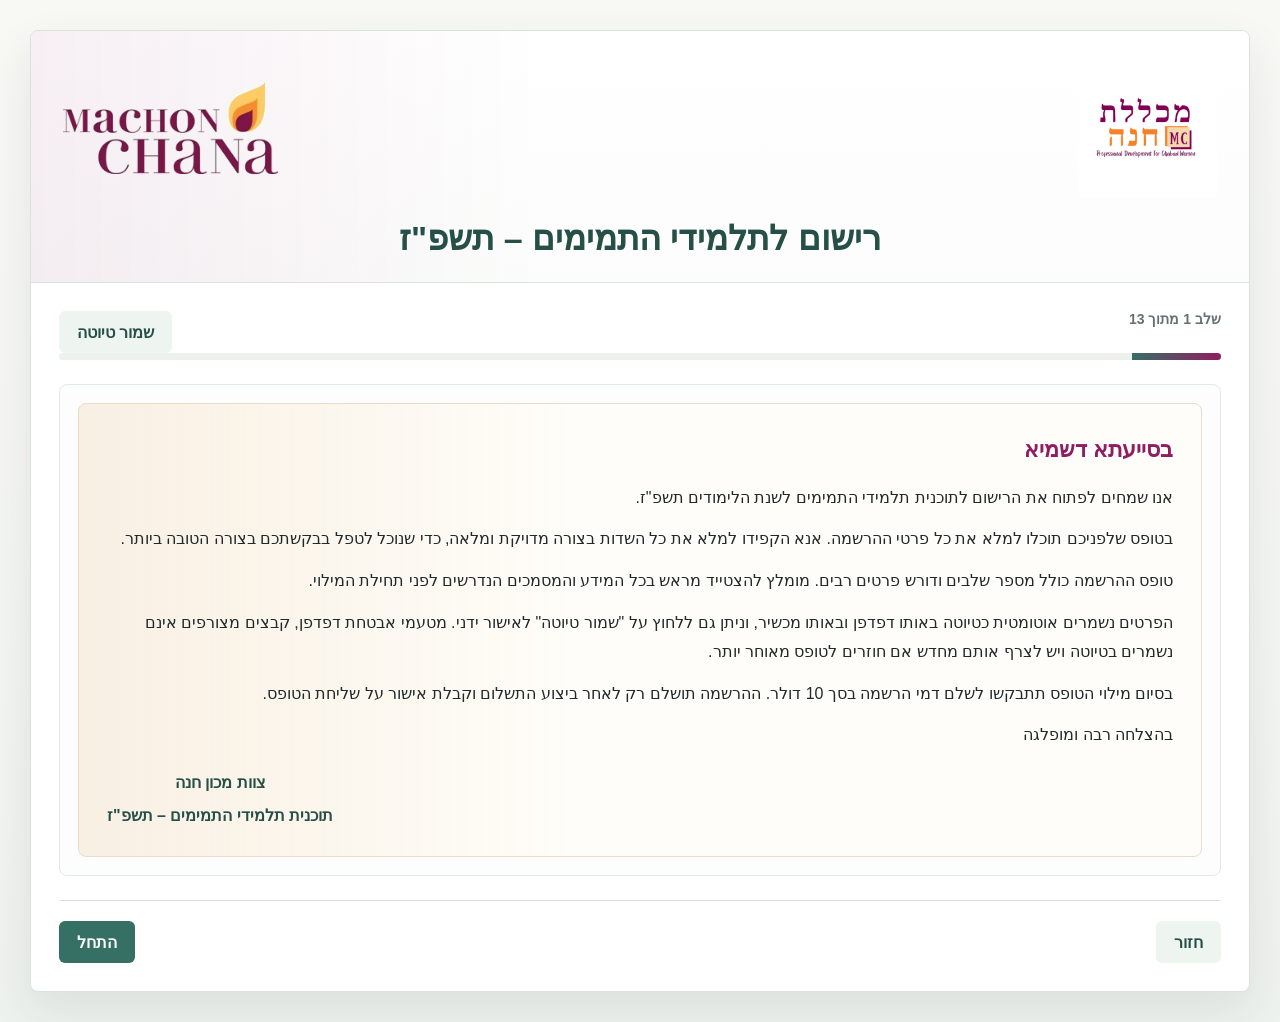
==== registration-app/index.html @ 804f796d "Initial registration app with Netlify functions" ====
<!doctype html>
<html lang="he" dir="rtl">
  <head>
    <meta charset="utf-8" />
    <meta name="viewport" content="width=device-width, initial-scale=1" />
    <title>הרשמה לקבוצה</title>
    <link rel="stylesheet" href="./styles.css" />
    <script src="./config.js"></script>
  </head>
  <body>
    <main class="shell">
      <section class="registration-card">
        <header class="brand-panel">
          <div class="brand-logos" aria-label="סמלי המוסד">
            <img src="./01.png" alt="מכללת חנה" />
            <img src="./02-transparent.png" alt="Machon Chana" />
          </div>

          <div class="brand-copy">
            <h1>רישום לתלמידי התמימים – תשפ"ז</h1>
          </div>

          <nav id="stepList" class="steps" aria-label="שלבי הטופס"></nav>
        </header>

        <div class="form-panel">
        <div class="topbar">
          <div>
            <p id="progressText" class="progress-text"></p>
            <h2 id="stepTitle"></h2>
          </div>
          <button id="saveDraftTop" class="ghost" type="button">שמור טיוטה</button>
        </div>

        <div class="progress-track" aria-hidden="true">
          <div id="progressBar" class="progress-bar"></div>
        </div>

        <form id="registrationForm" novalidate>
          <div id="formFields" class="fields"></div>

          <div id="formError" class="form-error" role="alert"></div>

          <div class="actions">
            <button id="prevBtn" class="secondary" type="button">חזור</button>
            <button id="nextBtn" class="primary" type="button">הבא</button>
            <button id="submitBtn" class="primary submit" type="submit">שלח הרשמה</button>
          </div>
        </form>
        </div>
      </section>
    </main>

    <template id="successTemplate">
      <div class="success">
        <h2>ההרשמה נשלחה בהצלחה</h2>
        <p>קיבלנו את הפרטים והקבצים. אישור קבלה נשלח לכתובת האימייל שהוזנה בטופס.</p>
        <button id="newFormBtn" class="primary" type="button">פתח טופס חדש</button>
      </div>
    </template>

    <script src="./app.js"></script>
  </body>
</html>
---- registration-app/styles.css ----
:root {
  --bg: #f5f6f3;
  --panel: #ffffff;
  --ink: #20292b;
  --muted: #657174;
  --line: #dbe3df;
  --primary: #366f63;
  --primary-dark: #254f47;
  --accent: #8f1d62;
  --gold: #c8903f;
  --danger: #b42318;
  --soft: #eef5f1;
  --soft-accent: #fbf3e6;
  --shadow: 0 18px 46px rgba(30, 42, 43, 0.09);
}

* {
  box-sizing: border-box;
}

body {
  margin: 0;
  min-height: 100vh;
  font-family: Arial, "Noto Sans Hebrew", sans-serif;
  background:
    linear-gradient(180deg, #f8f8f5 0%, var(--bg) 44%, #eef2ef 100%);
  color: var(--ink);
}

button,
input,
select,
textarea {
  font: inherit;
}

.shell {
  min-height: 100vh;
  padding: 30px 18px;
}

.registration-card {
  width: min(980px, 100%);
  margin: 0 auto;
  overflow: hidden;
  background: var(--panel);
  border: 1px solid var(--line);
  border-radius: 8px;
  box-shadow: var(--shadow);
}

.registration-card.review-mode {
  width: min(1220px, 100%);
}

.brand-panel {
  padding: 28px 32px 24px;
  background:
    linear-gradient(90deg, rgba(143, 29, 98, 0.07), transparent 42%),
    linear-gradient(180deg, #ffffff 0%, #fbfcfb 100%);
  border-bottom: 1px solid var(--line);
}

.brand-logos {
  display: flex;
  align-items: center;
  justify-content: space-between;
  gap: 28px;
  margin-bottom: 22px;
}

.brand-logos img {
  display: block;
  width: auto;
  max-width: min(290px, 42vw);
  height: 92px;
  object-fit: contain;
}

.brand-logos img:first-child {
  height: 138px;
}

.brand-copy {
  max-width: 840px;
  margin: 0 auto;
  text-align: center;
}

h1,
h2,
p {
  margin-top: 0;
}

h1 {
  margin-bottom: 0;
  color: var(--primary-dark);
  font-size: 34px;
  line-height: 1.15;
}

.steps {
  display: none;
}

.form-panel {
  padding: 28px;
}

.topbar {
  display: flex;
  align-items: start;
  justify-content: space-between;
  gap: 24px;
}

.progress-text {
  margin-bottom: 6px;
  color: var(--muted);
  font-size: 14px;
  font-weight: 700;
}

#stepTitle {
  margin-bottom: 14px;
  color: var(--primary-dark);
  font-size: 26px;
}

.progress-track {
  height: 7px;
  background: #edf1ee;
  border-radius: 999px;
  overflow: hidden;
  margin-bottom: 24px;
}

.progress-bar {
  height: 100%;
  width: 0;
  background: linear-gradient(90deg, var(--primary), var(--accent));
  transition: width 180ms ease;
}

.fields {
  display: grid;
  grid-template-columns: repeat(2, minmax(0, 1fr));
  gap: 13px 16px;
  padding: 18px;
  border: 1px solid #e3e9e6;
  border-radius: 8px;
  background: #fcfdfc;
}

.intro-card {
  grid-column: 1 / -1;
  padding: 26px 28px;
  border: 1px solid #eadcc9;
  border-radius: 8px;
  background:
    linear-gradient(90deg, rgba(200, 144, 63, 0.12), transparent 44%),
    #fffdf9;
  color: var(--ink);
  line-height: 1.85;
}

.intro-card h3 {
  margin: 0 0 12px;
  color: var(--accent);
  font-size: 22px;
}

.intro-card p {
  margin-bottom: 12px;
}

.intro-subsection {
  margin-top: 18px;
}

.intro-subsection h4 {
  margin: 0 0 8px;
  color: var(--primary-dark);
  font-size: 17px;
}

.intro-subsection ul {
  margin: 0 0 10px;
  padding-inline-start: 22px;
}

.intro-subsection li {
  margin-bottom: 7px;
}

.intro-disclosure {
  margin-top: 18px;
  border: 1px solid #d6e0dc;
  border-radius: 8px;
  background: #fff;
}

.intro-disclosure summary {
  cursor: pointer;
  padding: 13px 14px;
  color: var(--accent);
  font-weight: 700;
}

.intro-disclosure summary::marker {
  color: var(--gold);
}

.intro-disclosure-content {
  padding: 0 14px 14px;
  border-top: 1px solid #edf1ef;
}

.intro-disclosure-content > h4 {
  margin: 14px 0 8px;
  color: var(--primary-dark);
  font-size: 18px;
}

.intro-note {
  margin-top: 18px;
  padding: 13px 14px;
  border-right: 4px solid var(--gold);
  border-radius: 6px;
  background: #fff8ed;
  color: #5e4a2f;
  line-height: 1.65;
}

.intro-signature {
  display: grid;
  gap: 3px;
  margin-top: 18px;
  margin-inline-start: auto;
  width: fit-content;
  color: var(--primary-dark);
  font-weight: 800;
  text-align: center;
}

.field {
  display: grid;
  gap: 7px;
  min-width: 0;
}

.field.full {
  grid-column: 1 / -1;
}

.field.pair {
  grid-column: auto;
}

.field-section {
  grid-column: 1 / -1;
  margin: 12px -2px 2px;
  padding: 12px 12px 10px;
  border-right: 4px solid var(--primary);
  border-radius: 6px;
  background: var(--soft);
  color: var(--primary-dark);
  font-size: 17px;
  font-weight: 800;
}

.field-section:first-child {
  margin-top: 0;
}

label {
  color: #253134;
  font-weight: 800;
  line-height: 1.35;
}

.hint {
  color: var(--muted);
  font-size: 13px;
  line-height: 1.45;
}

.hint-placeholder {
  min-height: 19px;
  visibility: hidden;
}

input,
select,
textarea {
  width: 100%;
  min-height: 44px;
  padding: 10px 12px;
  border: 1px solid #c4d0cb;
  border-radius: 6px;
  background: white;
  color: var(--ink);
}

textarea {
  min-height: 110px;
  resize: vertical;
}

input:focus,
select:focus,
textarea:focus {
  outline: 3px solid rgba(54, 111, 99, 0.16);
  border-color: var(--primary);
}

.choices {
  display: grid;
  gap: 8px;
}

.choices-relaxed .choice {
  align-items: flex-start;
  font-weight: 400;
  line-height: 1.55;
}

.choice {
  display: flex;
  align-items: center;
  gap: 9px;
  min-height: 42px;
  padding: 9px 10px;
  border: 1px solid var(--line);
  border-radius: 6px;
  background: white;
}

.agreement-field {
  gap: 0;
}

.agreement-choice {
  align-items: flex-start;
  padding: 12px 13px;
  line-height: 1.65;
}

.agreement-choice span {
  color: var(--ink);
  font-weight: 400;
}

.choice input {
  flex: 0 0 auto;
  width: 18px;
  min-height: 18px;
  margin-top: 3px;
}

.choice .inline-other {
  flex: 1;
  width: auto;
  min-width: 180px;
  min-height: 36px;
  margin-inline-start: 6px;
}

.choice .inline-other:disabled {
  opacity: 0.55;
  background: #f3f5f4;
}

.payment-panel {
  display: grid;
  gap: 14px;
  padding: 18px;
  border: 1px solid #d6e0dc;
  border-radius: 8px;
  background: #f8fbfa;
}

.payment-panel-content {
  display: grid;
  gap: 6px;
}

.payment-panel-content strong {
  color: var(--primary-dark);
  font-size: 18px;
}

.payment-panel-content span {
  color: var(--ink);
  line-height: 1.55;
}

.payment-warning {
  color: #9a3d24 !important;
  font-weight: 700;
}

.payment-button {
  justify-self: start;
  min-height: 44px;
  padding: 11px 18px;
  border: 0;
  border-radius: 6px;
  background: var(--accent);
  color: white;
  font-weight: 800;
  cursor: pointer;
}

.payment-button:disabled {
  cursor: wait;
  opacity: 0.7;
}

.signature-pad {
  display: grid;
  gap: 10px;
}

.signature-pad canvas {
  width: 100%;
  height: 180px;
  border: 1px solid #c6d0cc;
  border-radius: 6px;
  background:
    linear-gradient(transparent 74%, rgba(40, 88, 79, 0.12) 75%, transparent 76%),
    #fff;
  touch-action: none;
}

.signature-actions {
  display: flex;
  justify-content: flex-start;
}

.error {
  color: var(--danger);
  font-size: 13px;
  min-height: 18px;
}

.form-error {
  margin-top: 20px;
  color: var(--danger);
  font-weight: 700;
}

.actions {
  display: flex;
  justify-content: space-between;
  gap: 12px;
  margin-top: 24px;
  border-top: 1px solid var(--line);
  padding-top: 20px;
}

button {
  min-height: 42px;
  border: 0;
  border-radius: 6px;
  padding: 10px 18px;
  cursor: pointer;
  font-weight: 800;
}

.primary {
  background: var(--primary);
  color: white;
}

.primary:hover {
  background: var(--primary-dark);
}

.secondary,
.ghost {
  background: var(--soft);
  color: var(--primary-dark);
}

.ghost {
  white-space: nowrap;
}

.submit {
  display: none;
}

.review {
  grid-column: 1 / -1;
  display: grid;
  gap: 16px;
  width: 100%;
}

.review-card {
  border: 1px solid var(--line);
  border-radius: 8px;
  background: #fff;
  overflow: hidden;
}

.review-card-header {
  display: flex;
  align-items: center;
  justify-content: space-between;
  gap: 12px;
  padding: 14px 16px;
  background: var(--soft);
  border-bottom: 1px solid var(--line);
}

.review-card-header h3 {
  margin: 0;
  color: var(--primary-dark);
  font-size: 18px;
}

.review-edit {
  min-height: 34px;
  padding: 0 12px;
  border-radius: 6px;
  font-size: 14px;
  white-space: nowrap;
}

.review-card-body {
  padding: 4px 16px;
}

.review-row {
  display: grid;
  grid-template-columns: minmax(150px, 220px) 1fr;
  gap: 12px;
  padding: 12px 0;
  border-bottom: 1px solid var(--line);
}

.review-row:last-child {
  border-bottom: 0;
}

.review-row strong {
  color: var(--muted);
}

.review-row span {
  white-space: pre-wrap;
}

.review-empty {
  padding: 16px 0;
  color: var(--muted);
}

.success {
  padding: 40px;
  text-align: center;
}

@media (max-width: 720px) {
  .shell {
    padding: 12px;
  }

  .brand-panel,
  .form-panel {
    padding: 18px 16px;
  }

  .brand-logos {
    justify-content: space-between;
    flex-wrap: wrap;
    gap: 12px 22px;
  }

  .brand-logos img,
  .brand-logos img:first-child {
    height: 72px;
    max-width: 48vw;
  }

  h1 {
    font-size: 27px;
  }

  .topbar {
    flex-direction: column;
    gap: 14px;
  }

  .fields {
    grid-template-columns: 1fr;
    padding: 14px;
  }

  .intro-card {
    padding: 20px 16px;
  }

  .field.pair {
    grid-column: 1 / -1;
  }

  .actions {
    flex-wrap: wrap;
  }

  .review-row {
    grid-template-columns: 1fr;
    gap: 3px;
  }

  .review-card-header {
    align-items: flex-start;
  }
}
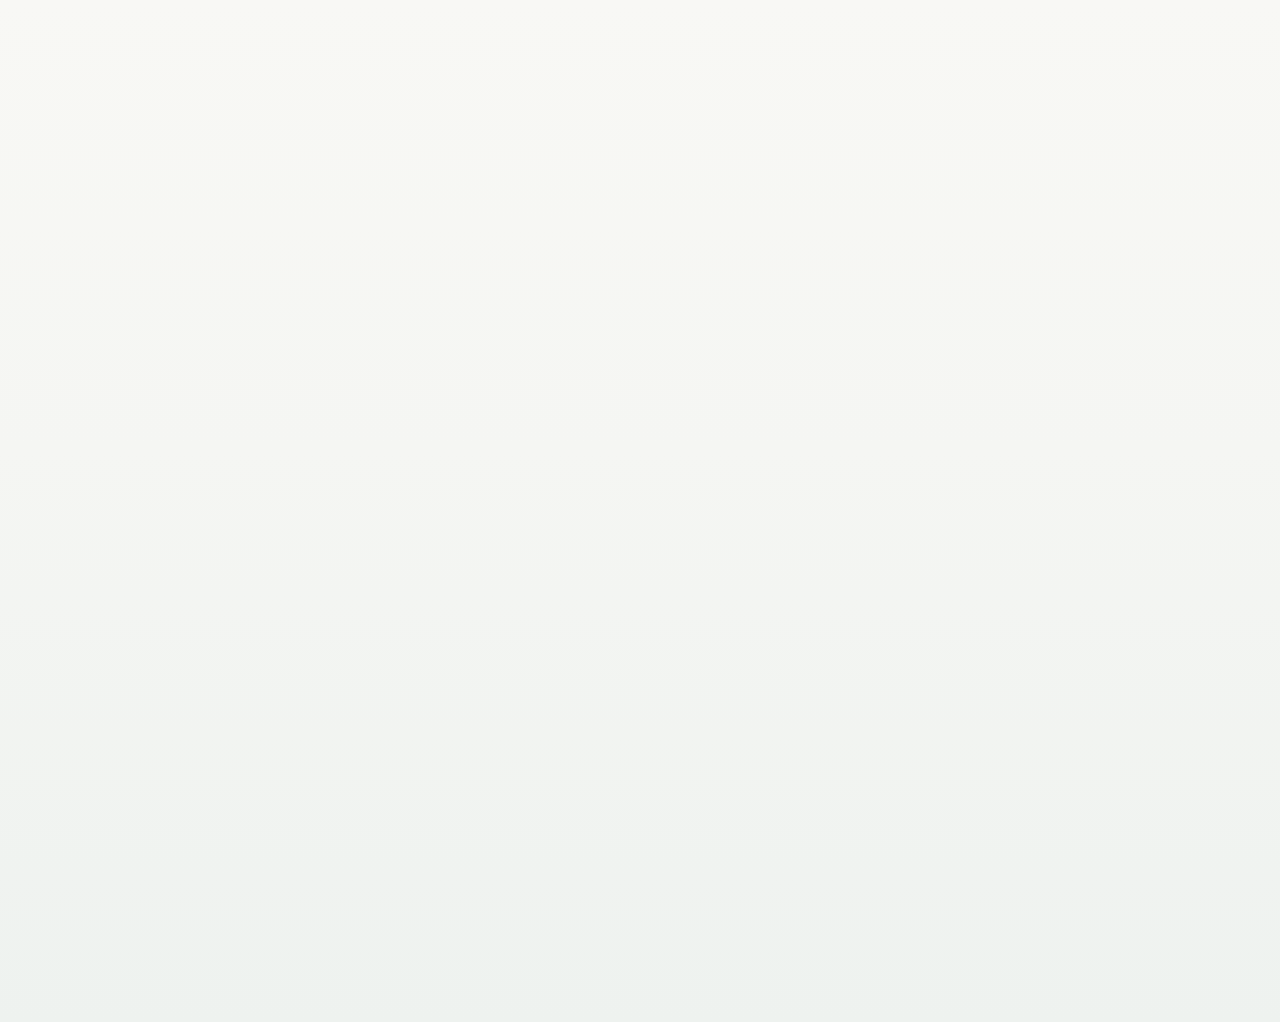
==== commit 7de8c5ca: "Add files via upload" ====
--- a/registration-app/index.html
+++ b/registration-app/index.html
@@ -37,9 +37,25 @@
         </div>
 
         <form id="registrationForm" novalidate>
+          <div class="spam-check" aria-hidden="true">
+            <label for="contactCompany">Company</label>
+            <input id="contactCompany" name="company" type="text" tabindex="-1" autocomplete="off" />
+          </div>
+
           <div id="formFields" class="fields"></div>
 
           <div id="formError" class="form-error" role="alert"></div>
+
+          <div id="submissionProgress" class="submission-progress hidden" aria-live="polite">
+            <div class="submission-progress-head">
+              <strong id="submissionProgressTitle">מכין את הטופס לשליחה...</strong>
+              <span id="submissionProgressPercent">0%</span>
+            </div>
+            <div class="submission-progress-track" aria-hidden="true">
+              <div id="submissionProgressBar" class="submission-progress-bar"></div>
+            </div>
+            <p id="submissionProgressNote">נא להשאיר את החלון פתוח עד לסיום השליחה.</p>
+          </div>
 
           <div class="actions">
             <button id="prevBtn" class="secondary" type="button">חזור</button>
--- a/registration-app/styles.css
+++ b/registration-app/styles.css
@@ -108,6 +108,14 @@
   padding: 28px;
 }
 
+.spam-check {
+  position: absolute;
+  left: -10000px;
+  width: 1px;
+  height: 1px;
+  overflow: hidden;
+}
+
 .topbar {
   display: flex;
   align-items: start;
@@ -308,6 +316,57 @@
   resize: vertical;
 }
 
+.file-control {
+  display: grid;
+  gap: 10px;
+}
+
+.file-picker {
+  display: none;
+}
+
+.selected-files {
+  display: grid;
+  gap: 8px;
+}
+
+.selected-file {
+  display: flex;
+  align-items: center;
+  justify-content: space-between;
+  gap: 10px;
+  padding: 9px 10px;
+  border: 1px solid var(--line);
+  border-radius: 6px;
+  background: #ffffff;
+}
+
+.selected-file-name {
+  min-width: 0;
+  overflow-wrap: anywhere;
+}
+
+.file-actions {
+  display: flex;
+  flex-wrap: wrap;
+  gap: 8px;
+}
+
+.file-action {
+  min-height: 36px;
+  padding: 8px 12px;
+  border: 1px solid #a8b9b2;
+  border-radius: 6px;
+  background: #ffffff;
+  color: var(--primary-dark);
+  font-weight: 800;
+  cursor: pointer;
+}
+
+.file-remove {
+  color: #9a3d24;
+}
+
 input:focus,
 select:focus,
 textarea:focus {
@@ -418,6 +477,12 @@
   opacity: 0.7;
 }
 
+.secondary-payment-button {
+  border: 1px solid #a8b9b2;
+  background: #ffffff;
+  color: var(--primary-dark);
+}
+
 .signature-pad {
   display: grid;
   gap: 10px;
@@ -449,6 +514,48 @@
   margin-top: 20px;
   color: var(--danger);
   font-weight: 700;
+}
+
+.submission-progress {
+  margin-top: 20px;
+  padding: 16px;
+  border: 1px solid #d6e0dc;
+  border-radius: 8px;
+  background: #f8fbf9;
+}
+
+.submission-progress.hidden {
+  display: none;
+}
+
+.submission-progress-head {
+  display: flex;
+  align-items: center;
+  justify-content: space-between;
+  gap: 12px;
+  color: var(--primary-dark);
+}
+
+.submission-progress-track {
+  height: 8px;
+  margin-top: 12px;
+  overflow: hidden;
+  border-radius: 999px;
+  background: #e5ece8;
+}
+
+.submission-progress-bar {
+  height: 100%;
+  width: 0;
+  border-radius: inherit;
+  background: linear-gradient(90deg, var(--primary), var(--accent));
+  transition: width 260ms ease;
+}
+
+.submission-progress p {
+  margin: 10px 0 0;
+  color: var(--muted);
+  font-size: 14px;
 }
 
 .actions {
@@ -497,6 +604,16 @@
   display: grid;
   gap: 16px;
   width: 100%;
+}
+
+.review-toolbar {
+  display: flex;
+  justify-content: flex-start;
+  gap: 10px;
+}
+
+.review-print {
+  min-height: 36px;
 }
 
 .review-card {
@@ -621,3 +738,38 @@
     align-items: flex-start;
   }
 }
+
+@media print {
+  body {
+    background: #fff;
+  }
+
+  .brand-panel,
+  .progress-wrap,
+  .actions,
+  .review-toolbar,
+  .review-edit,
+  .form-error {
+    display: none !important;
+  }
+
+  .shell,
+  .registration-card,
+  .form-panel {
+    width: 100% !important;
+    max-width: none !important;
+    margin: 0 !important;
+    padding: 0 !important;
+    box-shadow: none !important;
+    border: 0 !important;
+  }
+
+  .review {
+    gap: 10px;
+  }
+
+  .review-card {
+    break-inside: avoid;
+    page-break-inside: avoid;
+  }
+}
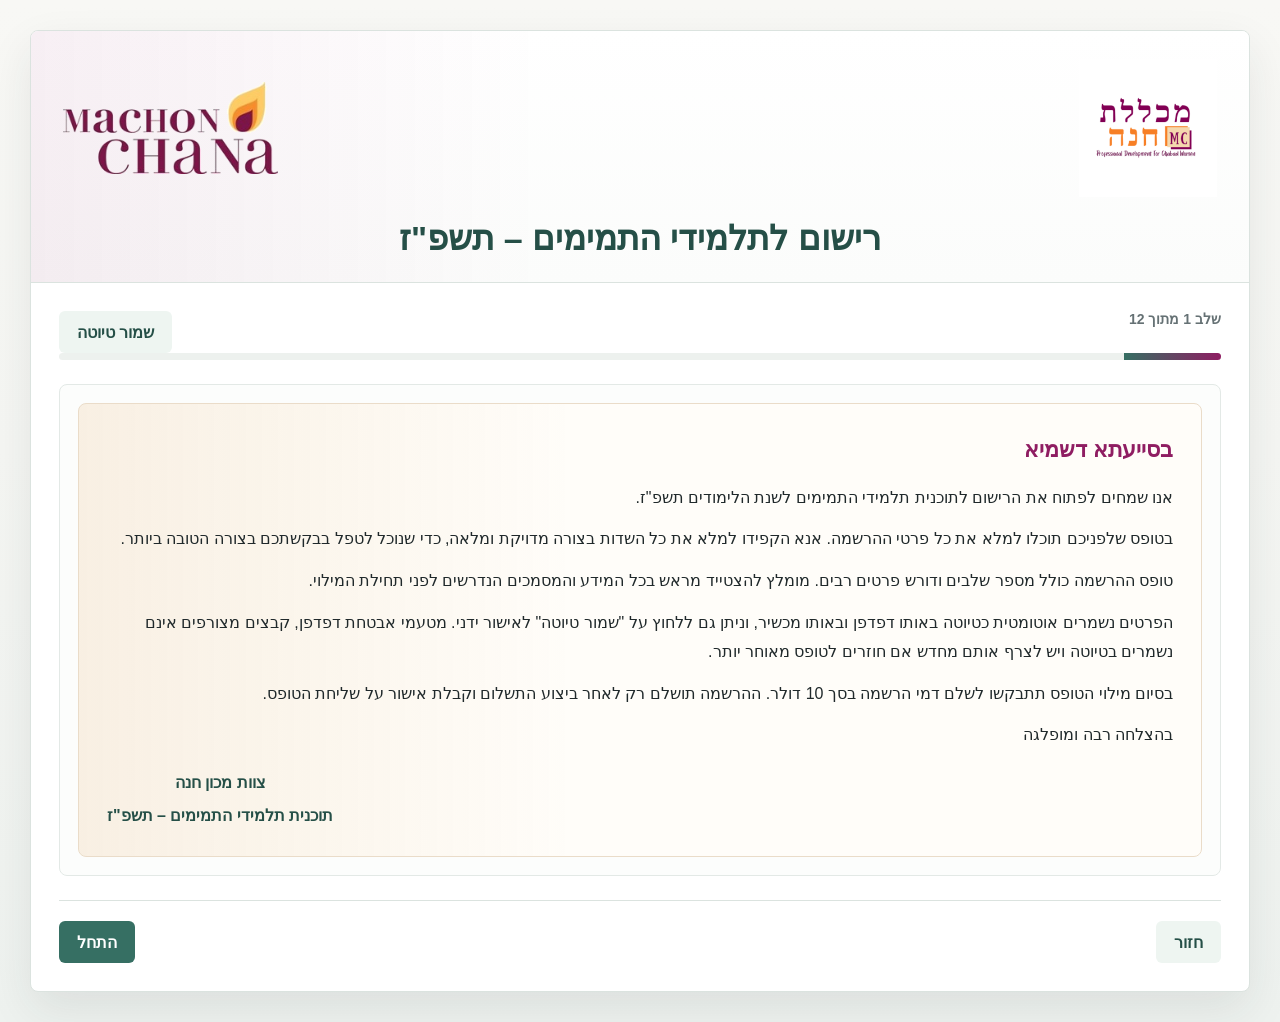
==== commit f1cb96a7: "Add files via upload" ====
--- a/registration-app/index.html
+++ b/registration-app/index.html
@@ -37,25 +37,9 @@
         </div>
 
         <form id="registrationForm" novalidate>
-          <div class="spam-check" aria-hidden="true">
-            <label for="contactCompany">Company</label>
-            <input id="contactCompany" name="company" type="text" tabindex="-1" autocomplete="off" />
-          </div>
-
           <div id="formFields" class="fields"></div>
 
           <div id="formError" class="form-error" role="alert"></div>
-
-          <div id="submissionProgress" class="submission-progress hidden" aria-live="polite">
-            <div class="submission-progress-head">
-              <strong id="submissionProgressTitle">מכין את הטופס לשליחה...</strong>
-              <span id="submissionProgressPercent">0%</span>
-            </div>
-            <div class="submission-progress-track" aria-hidden="true">
-              <div id="submissionProgressBar" class="submission-progress-bar"></div>
-            </div>
-            <p id="submissionProgressNote">נא להשאיר את החלון פתוח עד לסיום השליחה.</p>
-          </div>
 
           <div class="actions">
             <button id="prevBtn" class="secondary" type="button">חזור</button>
--- a/registration-app/styles.css
+++ b/registration-app/styles.css
@@ -108,14 +108,6 @@
   padding: 28px;
 }
 
-.spam-check {
-  position: absolute;
-  left: -10000px;
-  width: 1px;
-  height: 1px;
-  overflow: hidden;
-}
-
 .topbar {
   display: flex;
   align-items: start;
@@ -316,57 +308,6 @@
   resize: vertical;
 }
 
-.file-control {
-  display: grid;
-  gap: 10px;
-}
-
-.file-picker {
-  display: none;
-}
-
-.selected-files {
-  display: grid;
-  gap: 8px;
-}
-
-.selected-file {
-  display: flex;
-  align-items: center;
-  justify-content: space-between;
-  gap: 10px;
-  padding: 9px 10px;
-  border: 1px solid var(--line);
-  border-radius: 6px;
-  background: #ffffff;
-}
-
-.selected-file-name {
-  min-width: 0;
-  overflow-wrap: anywhere;
-}
-
-.file-actions {
-  display: flex;
-  flex-wrap: wrap;
-  gap: 8px;
-}
-
-.file-action {
-  min-height: 36px;
-  padding: 8px 12px;
-  border: 1px solid #a8b9b2;
-  border-radius: 6px;
-  background: #ffffff;
-  color: var(--primary-dark);
-  font-weight: 800;
-  cursor: pointer;
-}
-
-.file-remove {
-  color: #9a3d24;
-}
-
 input:focus,
 select:focus,
 textarea:focus {
@@ -431,58 +372,6 @@
   background: #f3f5f4;
 }
 
-.payment-panel {
-  display: grid;
-  gap: 14px;
-  padding: 18px;
-  border: 1px solid #d6e0dc;
-  border-radius: 8px;
-  background: #f8fbfa;
-}
-
-.payment-panel-content {
-  display: grid;
-  gap: 6px;
-}
-
-.payment-panel-content strong {
-  color: var(--primary-dark);
-  font-size: 18px;
-}
-
-.payment-panel-content span {
-  color: var(--ink);
-  line-height: 1.55;
-}
-
-.payment-warning {
-  color: #9a3d24 !important;
-  font-weight: 700;
-}
-
-.payment-button {
-  justify-self: start;
-  min-height: 44px;
-  padding: 11px 18px;
-  border: 0;
-  border-radius: 6px;
-  background: var(--accent);
-  color: white;
-  font-weight: 800;
-  cursor: pointer;
-}
-
-.payment-button:disabled {
-  cursor: wait;
-  opacity: 0.7;
-}
-
-.secondary-payment-button {
-  border: 1px solid #a8b9b2;
-  background: #ffffff;
-  color: var(--primary-dark);
-}
-
 .signature-pad {
   display: grid;
   gap: 10px;
@@ -514,48 +403,6 @@
   margin-top: 20px;
   color: var(--danger);
   font-weight: 700;
-}
-
-.submission-progress {
-  margin-top: 20px;
-  padding: 16px;
-  border: 1px solid #d6e0dc;
-  border-radius: 8px;
-  background: #f8fbf9;
-}
-
-.submission-progress.hidden {
-  display: none;
-}
-
-.submission-progress-head {
-  display: flex;
-  align-items: center;
-  justify-content: space-between;
-  gap: 12px;
-  color: var(--primary-dark);
-}
-
-.submission-progress-track {
-  height: 8px;
-  margin-top: 12px;
-  overflow: hidden;
-  border-radius: 999px;
-  background: #e5ece8;
-}
-
-.submission-progress-bar {
-  height: 100%;
-  width: 0;
-  border-radius: inherit;
-  background: linear-gradient(90deg, var(--primary), var(--accent));
-  transition: width 260ms ease;
-}
-
-.submission-progress p {
-  margin: 10px 0 0;
-  color: var(--muted);
-  font-size: 14px;
 }
 
 .actions {
@@ -604,16 +451,6 @@
   display: grid;
   gap: 16px;
   width: 100%;
-}
-
-.review-toolbar {
-  display: flex;
-  justify-content: flex-start;
-  gap: 10px;
-}
-
-.review-print {
-  min-height: 36px;
 }
 
 .review-card {
@@ -738,38 +575,3 @@
     align-items: flex-start;
   }
 }
-
-@media print {
-  body {
-    background: #fff;
-  }
-
-  .brand-panel,
-  .progress-wrap,
-  .actions,
-  .review-toolbar,
-  .review-edit,
-  .form-error {
-    display: none !important;
-  }
-
-  .shell,
-  .registration-card,
-  .form-panel {
-    width: 100% !important;
-    max-width: none !important;
-    margin: 0 !important;
-    padding: 0 !important;
-    box-shadow: none !important;
-    border: 0 !important;
-  }
-
-  .review {
-    gap: 10px;
-  }
-
-  .review-card {
-    break-inside: avoid;
-    page-break-inside: avoid;
-  }
-}
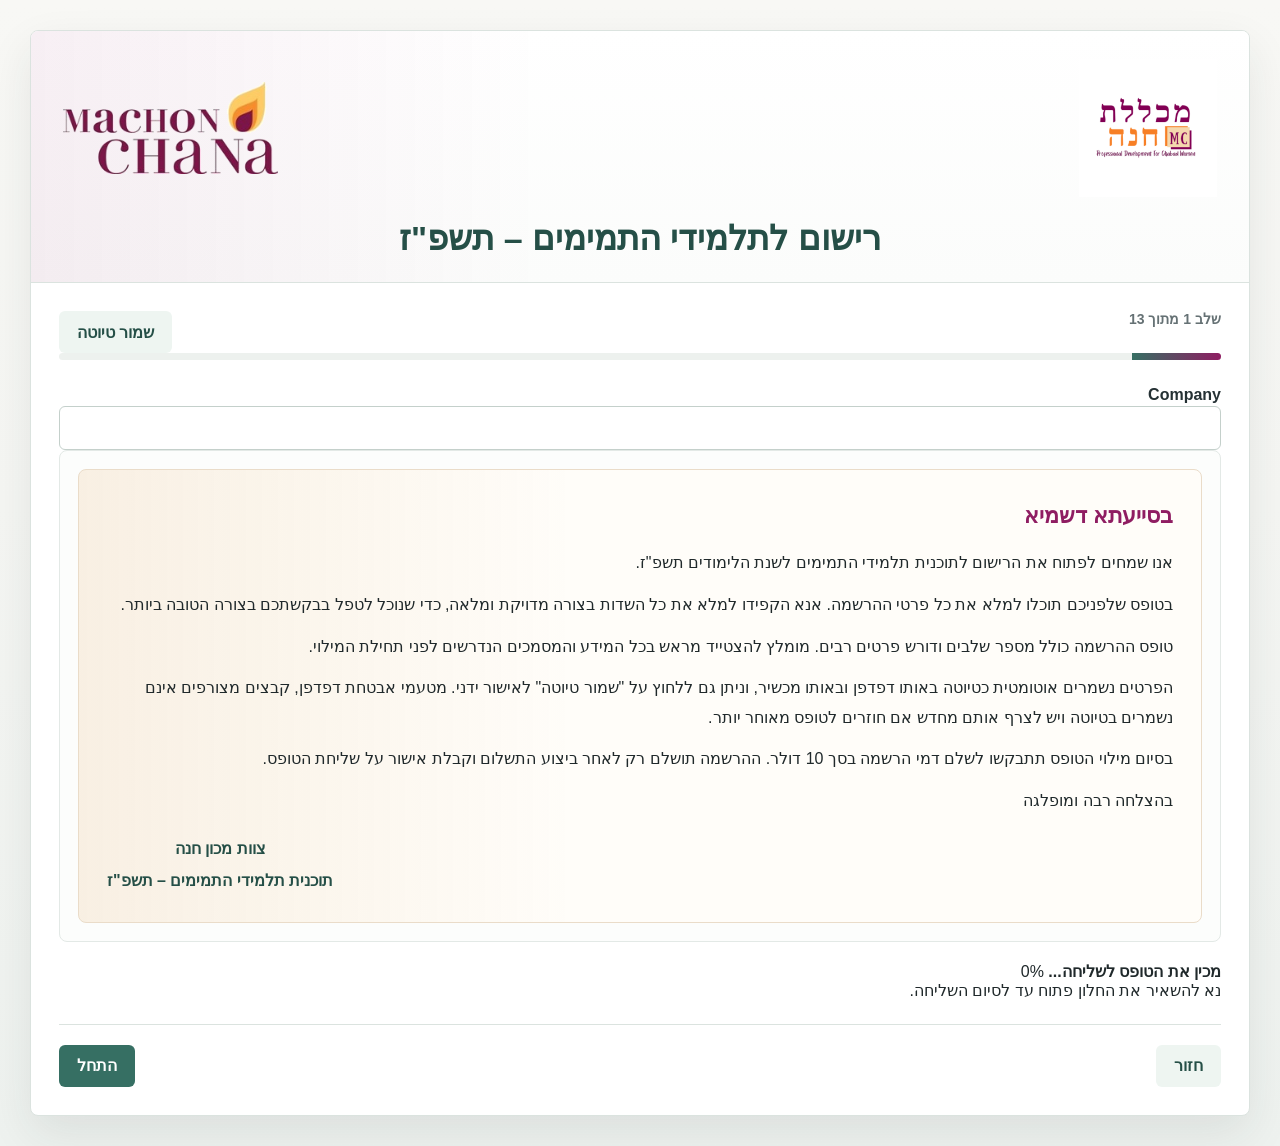
==== commit 8bb3bf1c: "Add spam check and submission progress elements" ====
--- a/registration-app/index.html
+++ b/registration-app/index.html
@@ -37,9 +37,25 @@
         </div>
 
         <form id="registrationForm" novalidate>
+          <div class="spam-check" aria-hidden="true">
+            <label for="contactCompany">Company</label>
+            <input id="contactCompany" name="company" type="text" tabindex="-1" autocomplete="off" />
+          </div>
+
           <div id="formFields" class="fields"></div>
 
           <div id="formError" class="form-error" role="alert"></div>
+
+          <div id="submissionProgress" class="submission-progress hidden" aria-live="polite">
+            <div class="submission-progress-head">
+              <strong id="submissionProgressTitle">מכין את הטופס לשליחה...</strong>
+              <span id="submissionProgressPercent">0%</span>
+            </div>
+            <div class="submission-progress-track" aria-hidden="true">
+              <div id="submissionProgressBar" class="submission-progress-bar"></div>
+            </div>
+            <p id="submissionProgressNote">נא להשאיר את החלון פתוח עד לסיום השליחה.</p>
+          </div>
 
           <div class="actions">
             <button id="prevBtn" class="secondary" type="button">חזור</button>
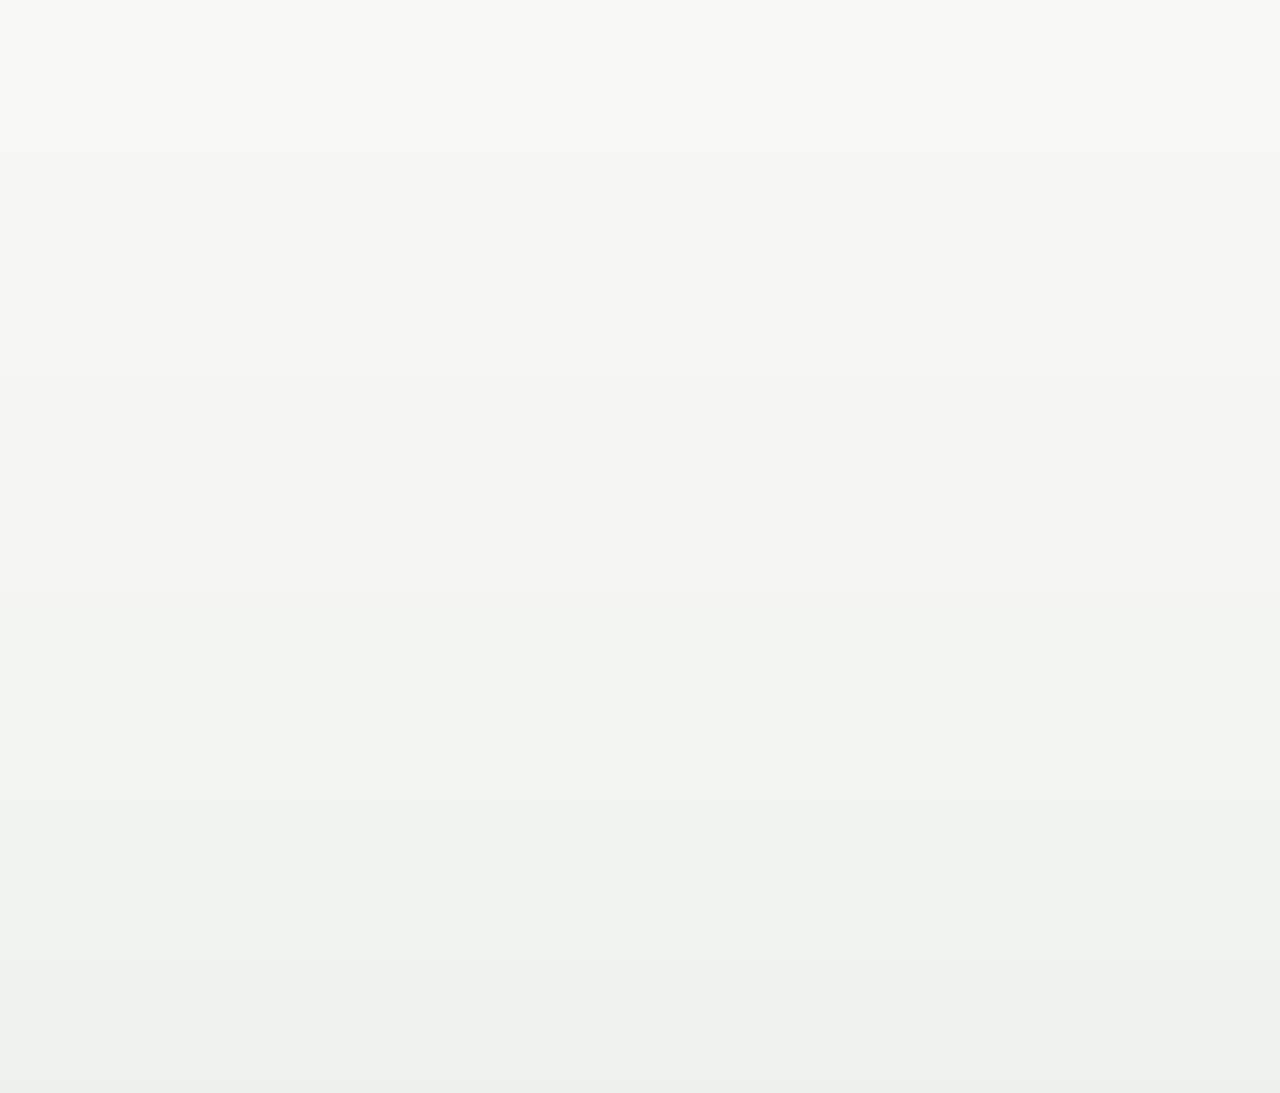
==== commit 39404b96: "Modify registration header and remove logos Updated the registration header title and removed brand " ====
--- a/registration-app/index.html
+++ b/registration-app/index.html
@@ -11,13 +11,8 @@
     <main class="shell">
       <section class="registration-card">
         <header class="brand-panel">
-          <div class="brand-logos" aria-label="סמלי המוסד">
-            <img src="./01.png" alt="מכללת חנה" />
-            <img src="./02-transparent.png" alt="Machon Chana" />
-          </div>
-
           <div class="brand-copy">
-            <h1>רישום לתלמידי התמימים – תשפ"ז</h1>
+            <h1>רישום לתלמידי התמימים - קבוצה תשפ"ז</h1>
           </div>
 
           <nav id="stepList" class="steps" aria-label="שלבי הטופס"></nav>
--- a/registration-app/styles.css
+++ b/registration-app/styles.css
@@ -21,6 +21,7 @@
 body {
   margin: 0;
   min-height: 100vh;
+  overflow-x: hidden;
   font-family: Arial, "Noto Sans Hebrew", sans-serif;
   background:
     linear-gradient(180deg, #f8f8f5 0%, var(--bg) 44%, #eef2ef 100%);
@@ -41,6 +42,7 @@
 
 .registration-card {
   width: min(980px, 100%);
+  max-width: 100%;
   margin: 0 auto;
   overflow: hidden;
   background: var(--panel);
@@ -61,26 +63,6 @@
   border-bottom: 1px solid var(--line);
 }
 
-.brand-logos {
-  display: flex;
-  align-items: center;
-  justify-content: space-between;
-  gap: 28px;
-  margin-bottom: 22px;
-}
-
-.brand-logos img {
-  display: block;
-  width: auto;
-  max-width: min(290px, 42vw);
-  height: 92px;
-  object-fit: contain;
-}
-
-.brand-logos img:first-child {
-  height: 138px;
-}
-
 .brand-copy {
   max-width: 840px;
   margin: 0 auto;
@@ -106,6 +88,14 @@
 
 .form-panel {
   padding: 28px;
+}
+
+.spam-check {
+  position: absolute;
+  left: -10000px;
+  width: 1px;
+  height: 1px;
+  overflow: hidden;
 }
 
 .topbar {
@@ -155,6 +145,7 @@
 
 .intro-card {
   grid-column: 1 / -1;
+  min-width: 0;
   padding: 26px 28px;
   border: 1px solid #eadcc9;
   border-radius: 8px;
@@ -233,11 +224,179 @@
   line-height: 1.65;
 }
 
+.intro-links {
+  display: flex;
+  flex-wrap: wrap;
+  gap: 10px;
+  margin-top: 16px;
+}
+
+.intro-links a {
+  display: inline-flex;
+  align-items: center;
+  min-height: 38px;
+  padding: 8px 13px;
+  border-radius: 6px;
+  background: var(--primary);
+  color: #fff;
+  font-weight: 800;
+  text-decoration: none;
+}
+
+.intro-links a:hover {
+  background: var(--primary-dark);
+}
+
+.discount-preview {
+  margin-top: 16px;
+  max-width: 100%;
+  padding: 18px;
+  border: 1px solid #d6e0dc;
+  border-radius: 8px;
+  background: #fff;
+  color: #1f2b2d;
+  font-size: 14px;
+  line-height: 1.7;
+}
+
+.discount-preview h4 {
+  margin: 0 0 12px;
+  text-align: center;
+  color: var(--primary-dark);
+  font-size: 20px;
+}
+
+.discount-preview h5 {
+  margin: 18px 0 6px;
+  color: var(--primary-dark);
+  font-size: 15px;
+}
+
+.discount-preview p {
+  margin-bottom: 10px;
+  overflow-wrap: anywhere;
+  word-break: break-word;
+}
+
+.discount-preview-grid {
+  display: grid;
+  grid-template-columns: repeat(2, minmax(0, 1fr));
+  gap: 8px 16px;
+  margin-top: 14px;
+}
+
+.discount-preview-grid span {
+  min-width: 0;
+  overflow-wrap: anywhere;
+  word-break: break-word;
+}
+
+.discount-preview-fill {
+  display: flex;
+  align-items: flex-end;
+  gap: 8px;
+  min-width: 0;
+}
+
+.discount-preview-fill i {
+  display: block;
+  flex: 1 1 80px;
+  min-width: 42px;
+  max-width: 220px;
+  height: 1.1em;
+  border-bottom: 1px solid #9aa8a3;
+}
+
+.discount-preview-grid span:nth-child(7),
+.discount-preview-grid span:nth-child(10) {
+  grid-column: 1 / -1;
+}
+
+.discount-preview-note {
+  color: var(--muted);
+  font-size: 13px;
+}
+
+.discount-preview-children {
+  display: grid;
+  gap: 10px;
+  margin-top: 10px;
+}
+
+.discount-preview-child {
+  display: grid;
+  grid-template-columns: repeat(3, minmax(0, 1fr));
+  gap: 8px 12px;
+  padding: 10px;
+  border: 1px solid #dbe3df;
+  border-radius: 6px;
+  background: #fbfdfc;
+}
+
+.discount-preview-lines {
+  margin-top: 14px;
+}
+
+.discount-preview-lines p {
+  margin-bottom: 8px;
+  overflow-wrap: anywhere;
+  word-break: break-word;
+}
+
+.discount-preview-lines .discount-preview-fill-wide i {
+  max-width: none;
+}
+
+.intro-contact-box {
+  margin-top: 18px;
+  padding: 15px 16px;
+  border: 1px solid #d6e0dc;
+  border-radius: 8px;
+  background: #f8fbf9;
+}
+
+.intro-contact-box h4 {
+  margin: 0 0 6px;
+  color: var(--primary-dark);
+  font-size: 17px;
+}
+
+.intro-contact-box p {
+  margin: 0 0 12px;
+  color: var(--muted);
+  line-height: 1.55;
+}
+
+.intro-contact-box ul {
+  display: grid;
+  gap: 8px;
+  margin: 0;
+  padding: 0;
+  list-style: none;
+}
+
+.intro-contact-box li {
+  position: relative;
+  padding-inline-start: 18px;
+  color: #314044;
+  line-height: 1.55;
+}
+
+.intro-contact-box li::before {
+  content: "";
+  position: absolute;
+  top: 0.72em;
+  inset-inline-start: 0;
+  width: 7px;
+  height: 7px;
+  border-radius: 999px;
+  background: var(--accent);
+}
+
 .intro-signature {
   display: grid;
   gap: 3px;
-  margin-top: 18px;
-  margin-inline-start: auto;
+  margin: 24px auto 10px;
   width: fit-content;
   color: var(--primary-dark);
   font-weight: 800;
@@ -268,6 +427,29 @@
   color: var(--primary-dark);
   font-size: 17px;
   font-weight: 800;
+}
+
+.field-section-with-toggle {
+  display: flex;
+  align-items: center;
+  justify-content: space-between;
+  gap: 12px;
+}
+
+.section-inline-toggle {
+  display: inline-flex;
+  align-items: center;
+  gap: 6px;
+  color: var(--muted);
+  font-size: 13px;
+  font-weight: 700;
+  white-space: nowrap;
+}
+
+.section-inline-toggle input {
+  width: 16px;
+  min-height: 16px;
+  margin: 0;
 }
 
 .field-section:first-child {
@@ -303,9 +485,79 @@
   color: var(--ink);
 }
 
+.input-with-unit {
+  position: relative;
+}
+
+.input-with-unit input {
+  padding-left: 48px;
+}
+
+.input-unit {
+  position: absolute;
+  top: 50%;
+  left: 12px;
+  transform: translateY(-50%);
+  color: var(--muted);
+  font-size: 13px;
+  font-weight: 700;
+  pointer-events: none;
+}
+
 textarea {
   min-height: 110px;
   resize: vertical;
+}
+
+.file-control {
+  display: grid;
+  gap: 10px;
+}
+
+.file-picker {
+  display: none;
+}
+
+.selected-files {
+  display: grid;
+  gap: 8px;
+}
+
+.selected-file {
+  display: flex;
+  align-items: center;
+  justify-content: space-between;
+  gap: 10px;
+  padding: 9px 10px;
+  border: 1px solid var(--line);
+  border-radius: 6px;
+  background: #ffffff;
+}
+
+.selected-file-name {
+  min-width: 0;
+  overflow-wrap: anywhere;
+}
+
+.file-actions {
+  display: flex;
+  flex-wrap: wrap;
+  gap: 8px;
+}
+
+.file-action {
+  min-height: 36px;
+  padding: 8px 12px;
+  border: 1px solid #a8b9b2;
+  border-radius: 6px;
+  background: #ffffff;
+  color: var(--primary-dark);
+  font-weight: 800;
+  cursor: pointer;
+}
+
+.file-remove {
+  color: #9a3d24;
 }
 
 input:focus,
@@ -372,6 +624,58 @@
   background: #f3f5f4;
 }
 
+.payment-panel {
+  display: grid;
+  gap: 14px;
+  padding: 18px;
+  border: 1px solid #d6e0dc;
+  border-radius: 8px;
+  background: #f8fbfa;
+}
+
+.payment-panel-content {
+  display: grid;
+  gap: 6px;
+}
+
+.payment-panel-content strong {
+  color: var(--primary-dark);
+  font-size: 18px;
+}
+
+.payment-panel-content span {
+  color: var(--ink);
+  line-height: 1.55;
+}
+
+.payment-warning {
+  color: #9a3d24 !important;
+  font-weight: 700;
+}
+
+.payment-button {
+  justify-self: start;
+  min-height: 44px;
+  padding: 11px 18px;
+  border: 0;
+  border-radius: 6px;
+  background: var(--accent);
+  color: white;
+  font-weight: 800;
+  cursor: pointer;
+}
+
+.payment-button:disabled {
+  cursor: wait;
+  opacity: 0.7;
+}
+
+.secondary-payment-button {
+  border: 1px solid #a8b9b2;
+  background: #ffffff;
+  color: var(--primary-dark);
+}
+
 .signature-pad {
   display: grid;
   gap: 10px;
@@ -403,6 +707,48 @@
   margin-top: 20px;
   color: var(--danger);
   font-weight: 700;
+}
+
+.submission-progress {
+  margin-top: 20px;
+  padding: 16px;
+  border: 1px solid #d6e0dc;
+  border-radius: 8px;
+  background: #f8fbf9;
+}
+
+.submission-progress.hidden {
+  display: none;
+}
+
+.submission-progress-head {
+  display: flex;
+  align-items: center;
+  justify-content: space-between;
+  gap: 12px;
+  color: var(--primary-dark);
+}
+
+.submission-progress-track {
+  height: 8px;
+  margin-top: 12px;
+  overflow: hidden;
+  border-radius: 999px;
+  background: #e5ece8;
+}
+
+.submission-progress-bar {
+  height: 100%;
+  width: 0;
+  border-radius: inherit;
+  background: linear-gradient(90deg, var(--primary), var(--accent));
+  transition: width 260ms ease;
+}
+
+.submission-progress p {
+  margin: 10px 0 0;
+  color: var(--muted);
+  font-size: 14px;
 }
 
 .actions {
@@ -451,6 +797,16 @@
   display: grid;
   gap: 16px;
   width: 100%;
+}
+
+.review-toolbar {
+  display: flex;
+  justify-content: flex-start;
+  gap: 10px;
+}
+
+.review-print {
+  min-height: 36px;
 }
 
 .review-card {
@@ -528,18 +884,6 @@
     padding: 18px 16px;
   }
 
-  .brand-logos {
-    justify-content: space-between;
-    flex-wrap: wrap;
-    gap: 12px 22px;
-  }
-
-  .brand-logos img,
-  .brand-logos img:first-child {
-    height: 72px;
-    max-width: 48vw;
-  }
-
   h1 {
     font-size: 27px;
   }
@@ -551,11 +895,61 @@
 
   .fields {
     grid-template-columns: 1fr;
+    max-width: 100%;
+    overflow: hidden;
     padding: 14px;
   }
 
   .intro-card {
+    max-width: 100%;
+    overflow: hidden;
     padding: 20px 16px;
+  }
+
+  .discount-preview {
+    padding: 14px;
+    max-width: 100%;
+    overflow: hidden;
+    font-size: 13px;
+  }
+
+  .discount-preview * {
+    max-width: 100%;
+  }
+
+  .discount-preview p,
+  .discount-preview-grid span,
+  .discount-preview-lines p {
+    word-break: break-word;
+  }
+
+  .discount-preview-grid {
+    grid-template-columns: 1fr;
+  }
+
+  .discount-preview-grid span:nth-child(7),
+  .discount-preview-grid span:nth-child(10) {
+    grid-column: auto;
+  }
+
+  .discount-preview-fill {
+    display: block;
+  }
+
+  .discount-preview-fill i {
+    width: 46%;
+    max-width: 140px;
+    margin-top: 3px;
+  }
+
+  .discount-preview-fill-wide i {
+    width: 100%;
+    max-width: none;
+  }
+
+  .discount-preview-child {
+    grid-template-columns: 1fr;
+    gap: 7px;
   }
 
   .field.pair {
@@ -575,3 +969,40 @@
     align-items: flex-start;
   }
 }
+
+@media print {
+  body {
+    background: #fff;
+  }
+
+  .brand-panel,
+  .topbar,
+  .progress-wrap,
+  .progress-track,
+  .actions,
+  .review-toolbar,
+  .review-edit,
+  .form-error {
+    display: none !important;
+  }
+
+  .shell,
+  .registration-card,
+  .form-panel {
+    width: 100% !important;
+    max-width: none !important;
+    margin: 0 !important;
+    padding: 0 !important;
+    box-shadow: none !important;
+    border: 0 !important;
+  }
+
+  .review {
+    gap: 10px;
+  }
+
+  .review-card {
+    break-inside: avoid;
+    page-break-inside: avoid;
+  }
+}
